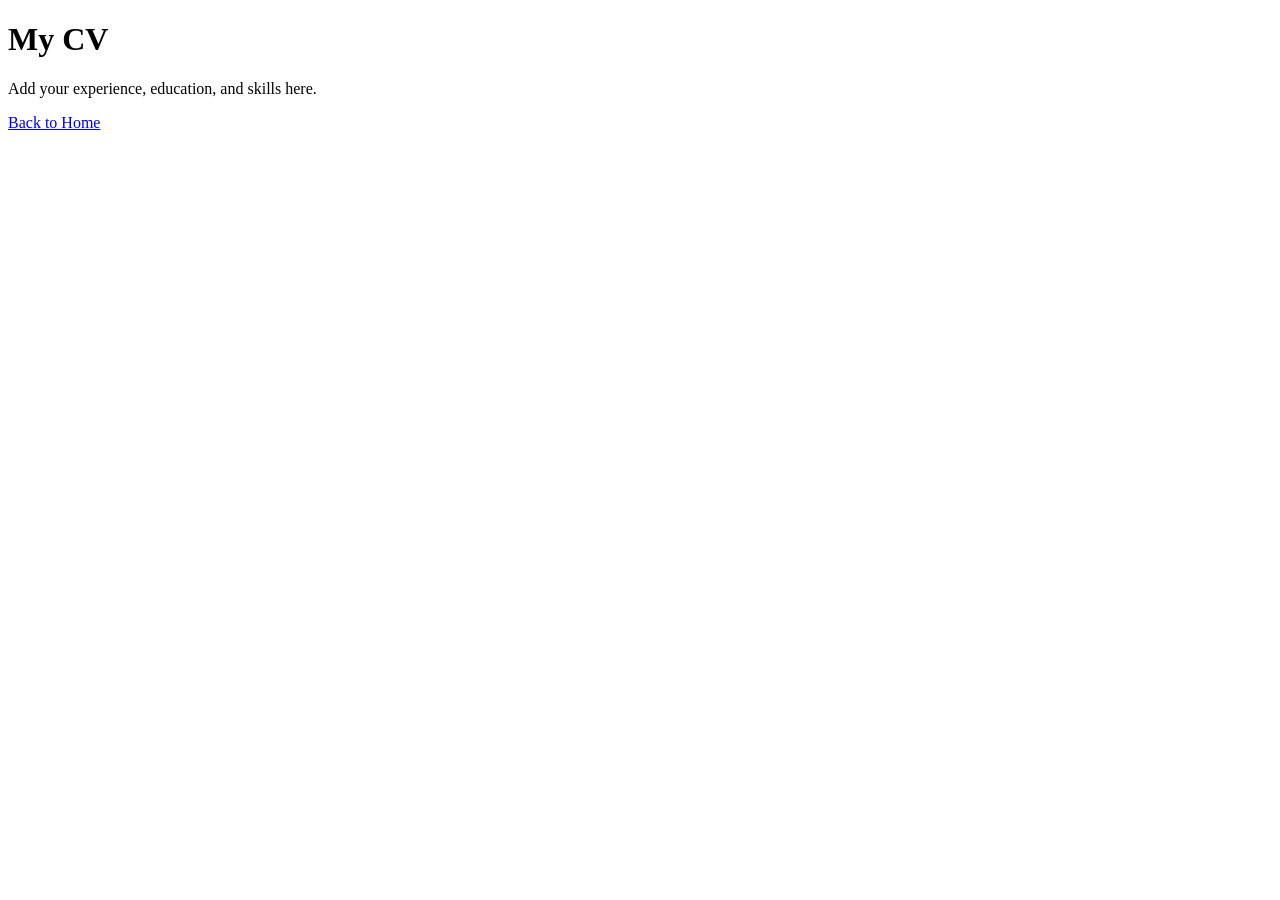
==== cv.html @ 8597d19f "Create cv.html" ====
<!DOCTYPE html>
<html>
<head>
    <title>CV</title>
</head>
<body>
    <h1>My CV</h1>
    <p>Add your experience, education, and skills here.</p>

    <a href="index.html">Back to Home</a>
</body>
</html>
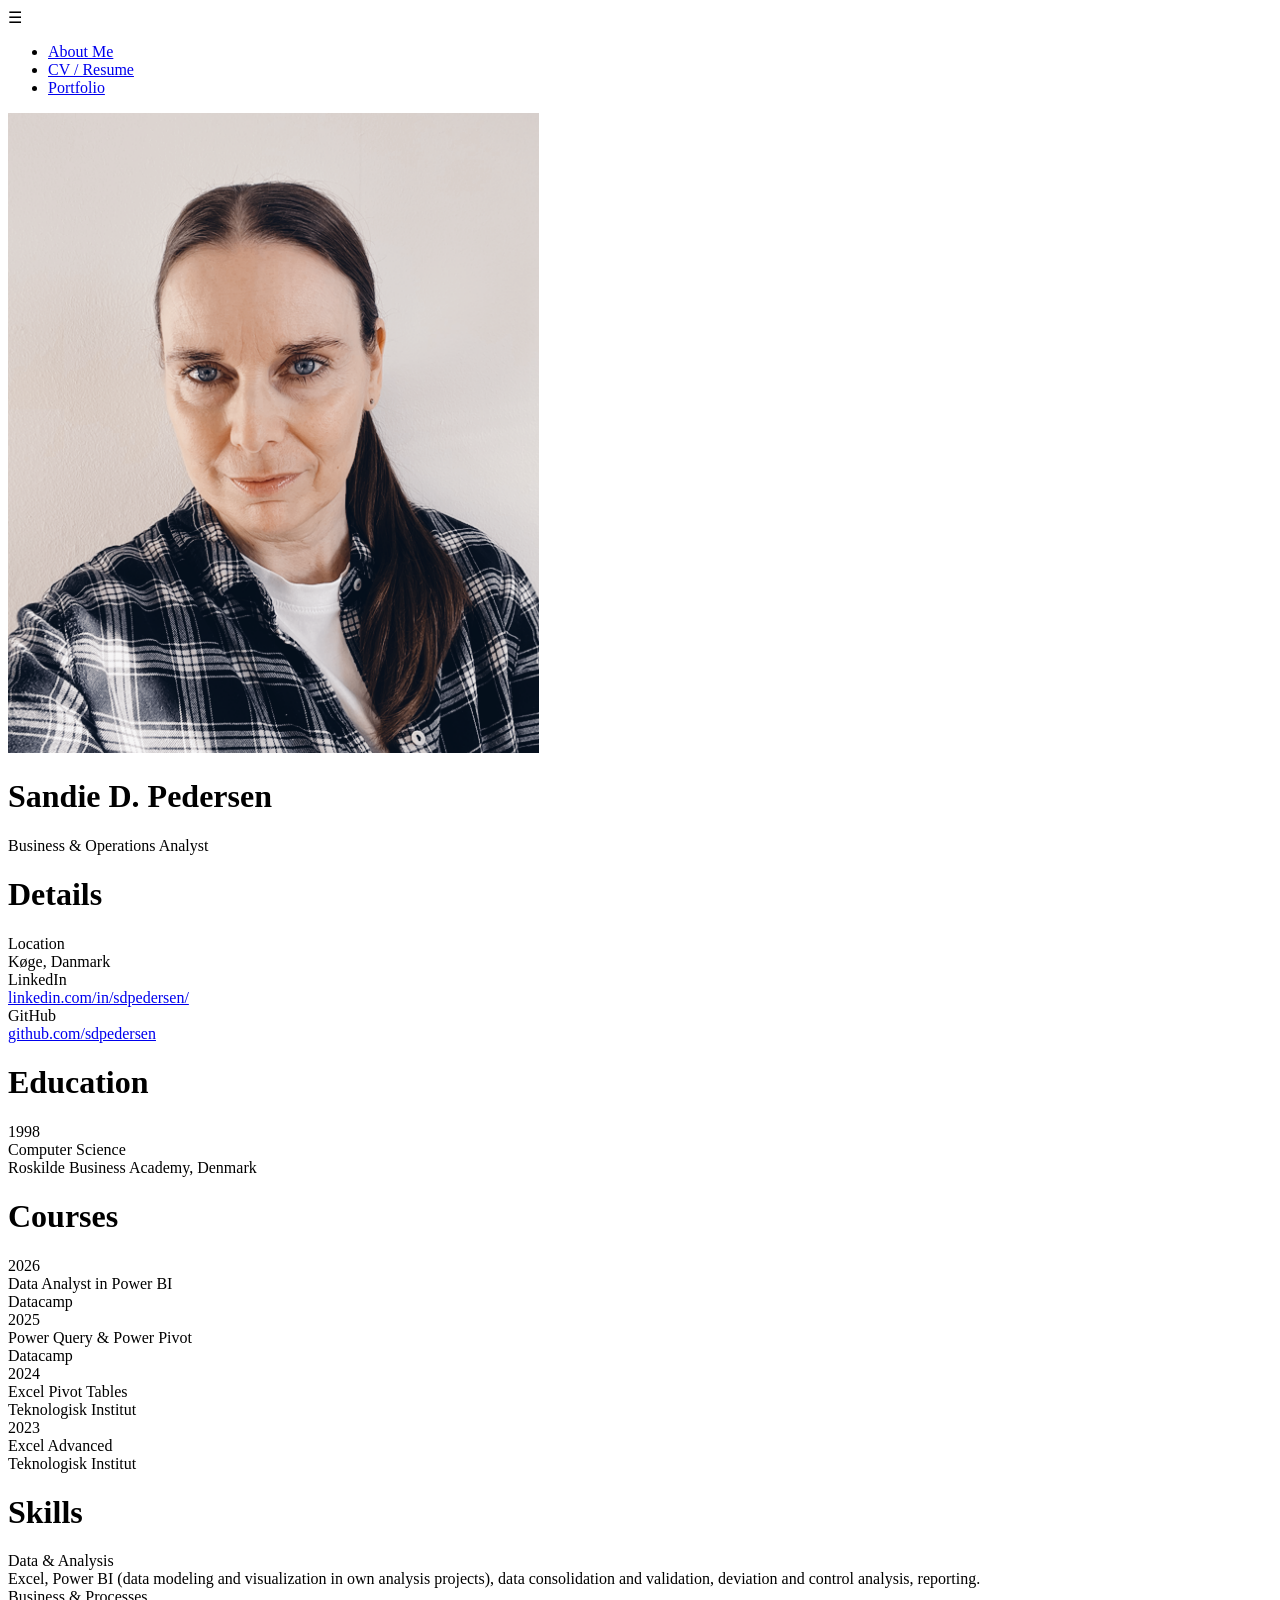
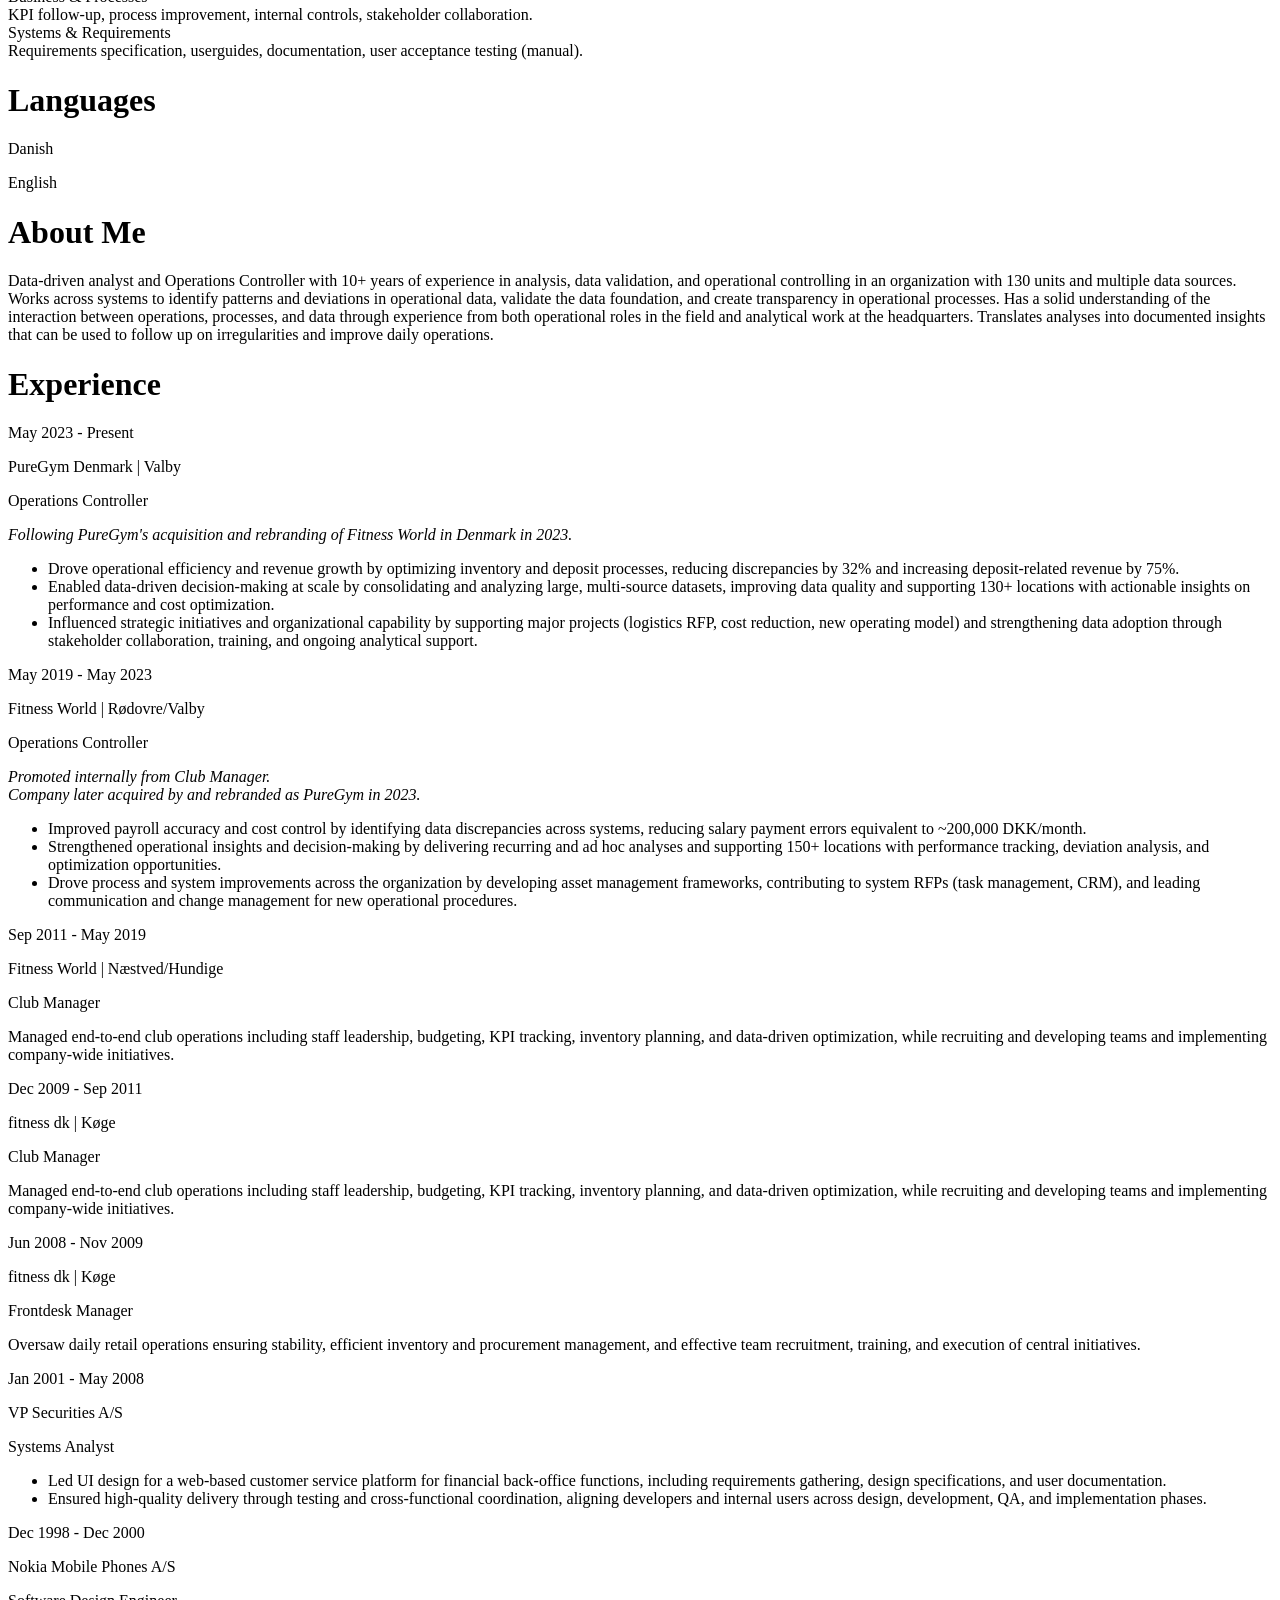
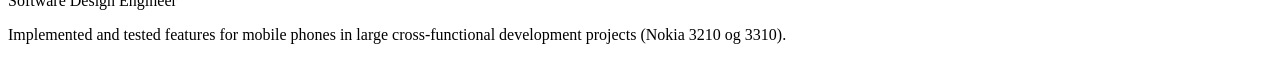
==== commit 42ef7666: "Update cv.html Updated structure" ====
--- a/cv.html
+++ b/cv.html
@@ -1,12 +1,193 @@
 <!DOCTYPE html>
-<html>
+<html lang="en">
 <head>
-    <title>CV</title>
+    <meta charset="UTF-8">
+    <meta name="viewport" content="width=device-width, initial-scale=1.0">
+    <title>CV/Resume</title>
+    <link rel="stylesheet" href="css/style.css">
 </head>
 <body>
-    <h1>My CV</h1>
-    <p>Add your experience, education, and skills here.</p>
+    <nav class="navbar">
+        <div class="nav-container">
+            <div class="menu-toggle" id="menu-toggle">
+                ☰
+            </div>
+            <ul class="nav-links" id="nav-links">
+                <li><a href="index.html">About Me</a></li>
+                <li><a href="cv.html" class="active">CV / Resume</a></li>
+                <li><a href="portfolio.html">Portfolio</a></li>
+            </ul>
+        </div>
+    </nav>
+    <div class="resume">
 
-    <a href="index.html">Back to Home</a>
+        <!-- left-side -->
+
+        <div class="left-side">
+            <div class="profile">
+                <div class="profile-img">
+                    <img src="/img/profile.png" alt="Profile Photo">
+                </div>
+                <h1 class="name">Sandie D. Pedersen</h1>
+                <p class="title">Business & Operations Analyst</p>
+            </div>
+            <div class="contact padding-top-bg">
+                <h1 class="heading-primary-white">Details</h1>
+                <div class="info-box padding-top-sm">
+                    <div class="info-title">Location</div>
+                    <div class="info">
+                        <a>Køge, Danmark</a>
+                    </div>
+                </div>
+                <div class="info-box padding-top-sm">
+                    <div class="info-title">LinkedIn</div>
+                    <div class="info">
+                        <a href="https://www.linkedin.com/in/sdpedersen/" target="_blank">linkedin.com/in/sdpedersen/</a>
+                    </div>
+                </div>
+                <div class="info-box padding-top-sm">
+                    <div class="info-title">GitHub</div>
+                    <div class="info"><a href="https://github.com/sdpedersen" target="_blank">github.com/sdpedersen</a></div>
+                </div>
+            </div>
+            <div class="education padding-top-bg">
+                <h1 class="heading-primary-white">Education</h1>
+                <div class="info-box padding-top-sm">
+                    <div class="info">1998</div>
+                    <div class="info-title">Computer Science</div>
+                    <div class="info">Roskilde Business Academy, Denmark</div>
+                </div>
+            </div>
+			<div class="education padding-top-bg">
+                <h1 class="heading-primary-white">Courses</h1>
+                <div class="info-box padding-top-sm">
+                    <div class="info">2026</div>
+                    <div class="info-title">Data Analyst in Power BI</div>
+                    <div class="info">Datacamp</div>
+                </div>
+				<div class="info-box padding-top-sm">
+                    <div class="info">2025</div>
+                    <div class="info-title">Power Query & Power Pivot</div>
+                    <div class="info">Datacamp</div>
+                </div>
+				<div class="info-box padding-top-sm">
+                    <div class="info">2024</div>
+                    <div class="info-title">Excel Pivot Tables</div>
+                    <div class="info">Teknologisk Institut</div>
+                </div>
+				<div class="info-box padding-top-sm">
+                    <div class="info">2023</div>
+                    <div class="info-title">Excel Advanced</div>
+                    <div class="info">Teknologisk Institut</div>
+                </div>
+            </div>
+            <div class="expertise padding-top-bg">
+                <h1 class="heading-primary-white">Skills</h1>
+                <div class="info-box padding-top-sm">
+                    <div class="info-title">Data & Analysis</div>
+                    <div class="info">Excel, Power BI (data modeling and visualization in own analysis projects), data consolidation and validation, deviation and control analysis, reporting.</div>
+                </div>
+                <div class="info-box padding-top-sm">
+                    <div class="info-title">Business & Processes</div>
+                    <div class="info">KPI follow-up, process improvement, internal controls, stakeholder collaboration.</div>
+                </div>
+                <div class="info-box padding-top-sm">
+                    <div class="info-title">Systems & Requirements</div>
+                    <div class="info">Requirements specification, userguides, documentation, user acceptance testing (manual).</div>
+                </div>
+            </div>
+            <div class="language padding-top-bg">
+                <h1 class="heading-primary-white">Languages</h1>
+                <div class="info-box padding-top-sm">
+                    <div class="lang-box">
+                        <p class="info-title">Danish</p>
+                        <span class="percent"><div style="width: 100%;"></div></span>
+                    </div>
+                    <div class="lang-box">
+                        <p class="info-title">English</p>
+                        <span class="percent"><div style="width: 95%;"></div></span>
+                    </div>
+                </div>
+            </div>
+        </div>
+
+        <!-- Right-side -->
+
+        <div class="right-side">
+            <div class="about-me padding-top-bg">
+                <h1 class="heading-primary-black">About Me</h1>
+                <p class="description">
+                    Data-driven analyst and Operations Controller with 10+ years of experience in analysis, data validation, and operational controlling in an organization with 130 units and multiple data sources. Works across systems to identify patterns and deviations in operational data, validate the data foundation, and create transparency in operational processes. Has a solid understanding of the interaction between operations, processes, and data through experience from both operational roles in the field and analytical work at the headquarters. Translates analyses into documented insights that can be used to follow up on irregularities and improve daily operations.
+                </p>
+            </div>
+            <div class="experience padding-top-bg">
+                <h1 class="heading-primary-black">Experience</h1>
+                <div class="xp-box padding-top-sm">
+                    <p class="xp-year">May 2023 - Present</p>
+                    <p class="xp-company">PureGym Denmark | Valby</p>
+                    <p class="xp-position">Operations Controller</p>
+                    <p class="description"><i>Following PureGym's acquisition and rebranding of Fitness World in Denmark in 2023.</i></p>
+	                <ul class="description">
+                        <li>Drove operational efficiency and revenue growth by optimizing inventory and deposit processes, reducing discrepancies by 32% and increasing deposit-related revenue by 75%.</li>
+	                    <li>Enabled data-driven decision-making at scale by consolidating and analyzing large, multi-source datasets, improving data quality and supporting 130+ locations with actionable insights on performance and cost optimization.</li>
+	                    <li>Influenced strategic initiatives and organizational capability by supporting major projects (logistics RFP, cost reduction, new operating model) and strengthening data adoption through stakeholder collaboration, training, and ongoing analytical support.</li>
+                    </ul>
+                </div>
+                <div class="xp-box padding-top-sm">
+                    <p class="xp-year">May 2019 - May 2023</p>
+                    <p class="xp-company">Fitness World | Rødovre/Valby</p>
+                    <p class="xp-position">Operations Controller</p>
+                    <p class="description"><i>Promoted internally from Club Manager.<br>Company later acquired by and rebranded as PureGym in 2023.</i></p>
+                    <ul class="description">
+                        <li>Improved payroll accuracy and cost control by identifying data discrepancies across systems, reducing salary payment errors equivalent to ~200,000 DKK/month.</li>
+	                    <li>Strengthened operational insights and decision-making by delivering recurring and ad hoc analyses and supporting 150+ locations with performance tracking, deviation analysis, and optimization opportunities.</li>
+	                    <li>Drove process and system improvements across the organization by developing asset management frameworks, contributing to system RFPs (task management, CRM), and leading communication and change management for new operational procedures.</li>
+                    </ul>
+                </div>
+                <div class="xp-box padding-top-sm">
+                    <p class="xp-year">Sep 2011 - May 2019</p>
+                    <p class="xp-company">Fitness World | Næstved/Hundige</p>
+                    <p class="xp-position">Club Manager</p>
+                    <p class="description">Managed end-to-end club operations including staff leadership, budgeting, KPI tracking, inventory planning, and data-driven optimization, while recruiting and developing teams and implementing company-wide initiatives.</p>
+                </div>
+                <div class="xp-box padding-top-sm">
+                    <p class="xp-year">Dec 2009 - Sep 2011</p>
+                    <p class="xp-company">fitness dk | Køge</p>
+                    <p class="xp-position">Club Manager</p>
+                    <p class="description">Managed end-to-end club operations including staff leadership, budgeting, KPI tracking, inventory planning, and data-driven optimization, while recruiting and developing teams and implementing company-wide initiatives.</p>
+                </div>
+				<div class="xp-box padding-top-sm">
+                    <p class="xp-year">Jun 2008 - Nov 2009</p>
+                    <p class="xp-company">fitness dk | Køge</p>
+                    <p class="xp-position">Frontdesk Manager</p>
+                    <p class="description">Oversaw daily retail operations ensuring stability, efficient inventory and procurement management, and effective team recruitment, training, and execution of central initiatives.</p>
+                </div>
+				<div class="xp-box padding-top-sm">
+                    <p class="xp-year">Jan 2001 - May 2008</p>
+                    <p class="xp-company">VP Securities A/S</p>
+                    <p class="xp-position">Systems Analyst</p>
+                    <ul class="description">
+                        <li>Led UI design for a web-based customer service platform for financial back-office functions, including requirements gathering, design specifications, and user documentation.</li>
+                        <li>Ensured high-quality delivery through testing and cross-functional coordination, aligning developers and internal users across design, development, QA, and implementation phases.</li>
+                    </ul>
+                </div>
+				<div class="xp-box padding-top-sm">
+                    <p class="xp-year">Dec 1998 - Dec 2000</p>
+                    <p class="xp-company">Nokia Mobile Phones A/S</p>
+                    <p class="xp-position">Software Design Engineer</p>
+                    <p class="description">Implemented and tested features for mobile phones in large cross-functional development projects (Nokia 3210 og 3310).</p>
+                </div>
+            </div>
+          
+        </div>
+    </div>
+    <script>
+        const toggle = document.getElementById('menu-toggle');
+        const nav = document.getElementById('nav-links');
+
+        toggle.addEventListener('click', () => {
+            nav.classList.toggle('active');
+        });
+    </script>
 </body>
 </html>
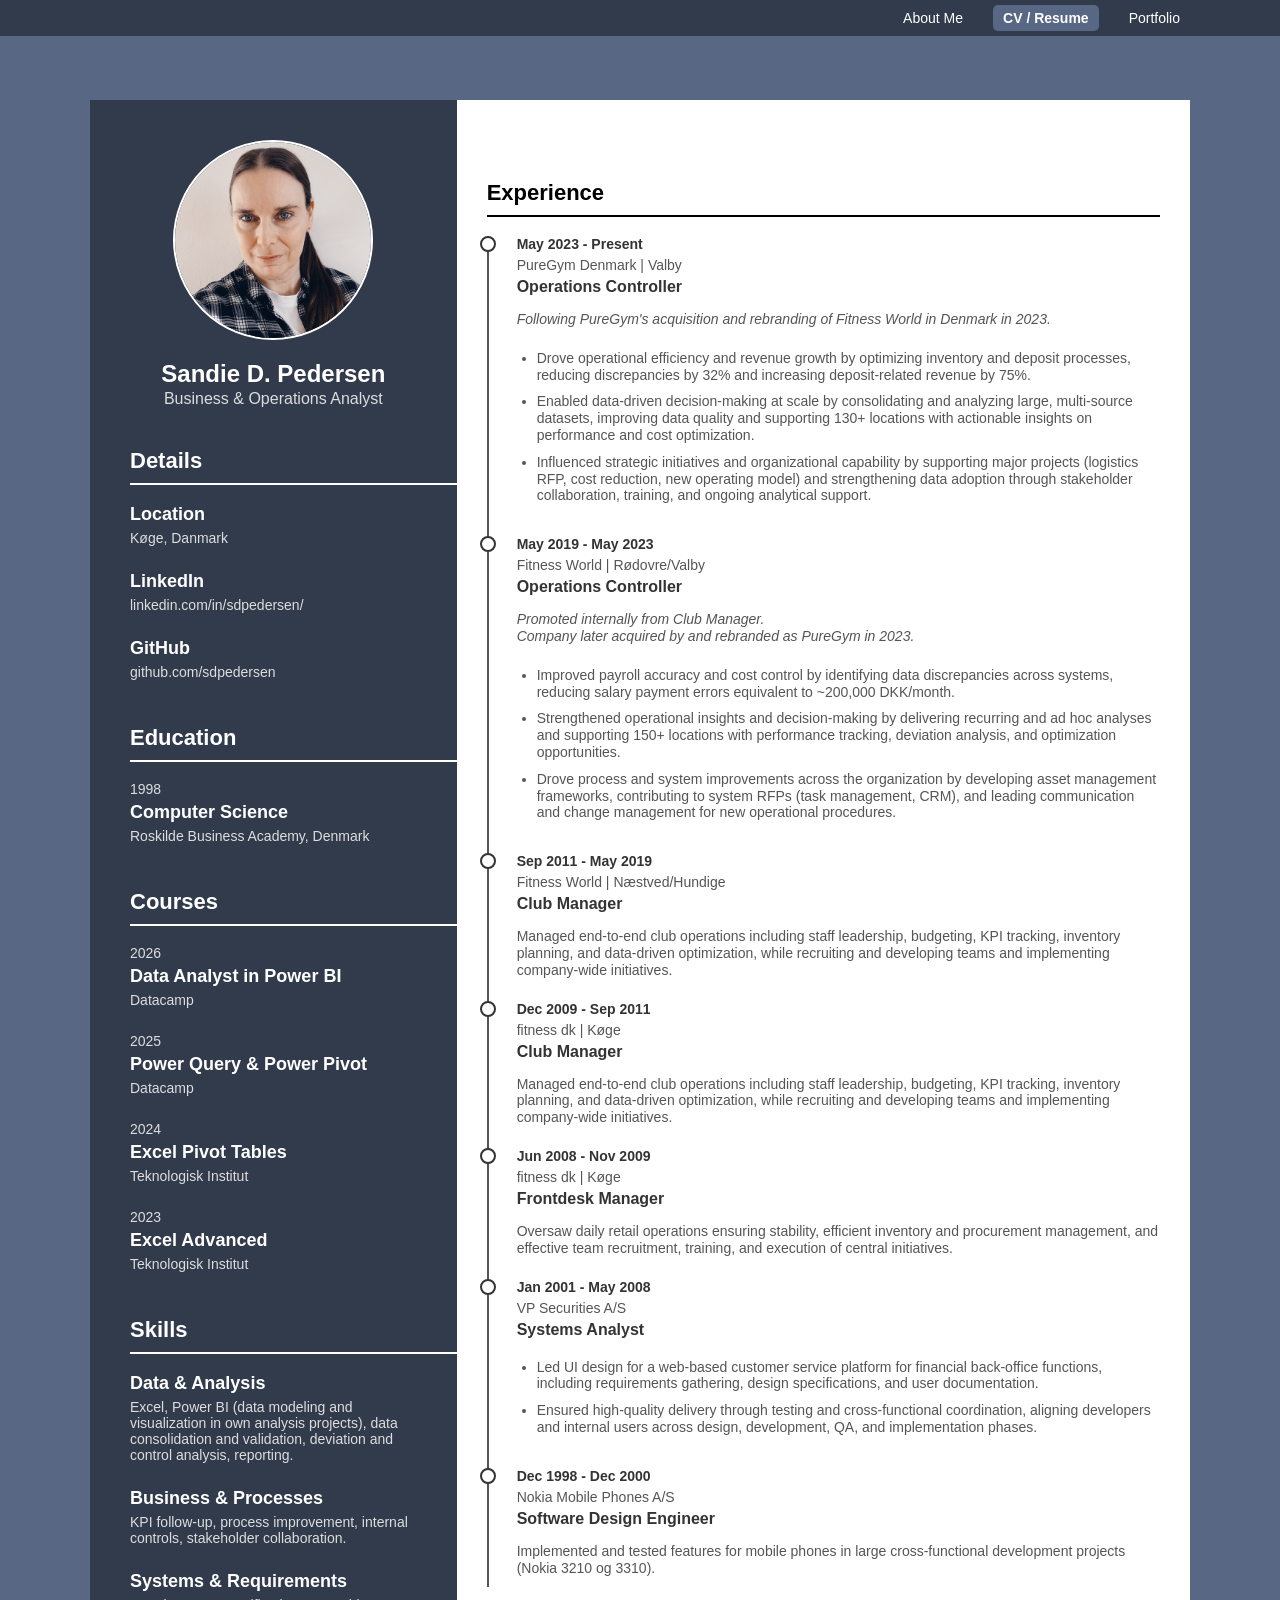
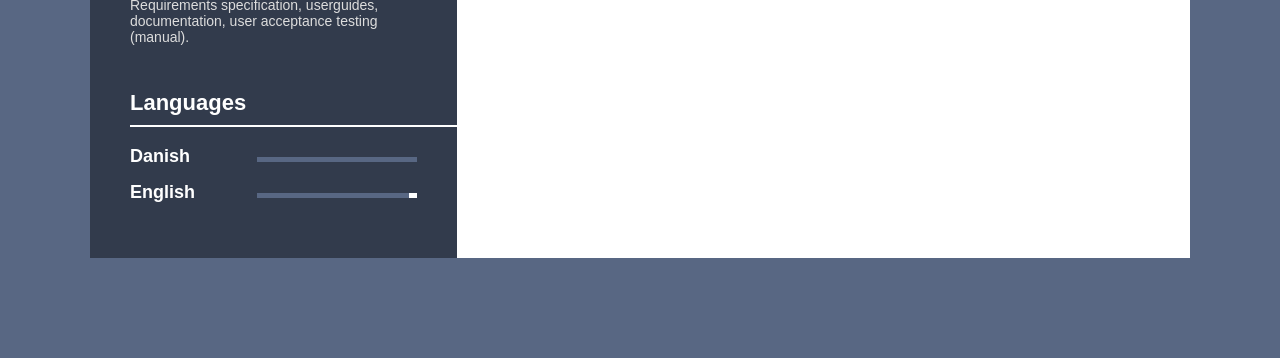
==== commit aa307b6e: "Update cv.html" ====
--- a/cv.html
+++ b/cv.html
@@ -114,12 +114,6 @@
         <!-- Right-side -->
 
         <div class="right-side">
-            <div class="about-me padding-top-bg">
-                <h1 class="heading-primary-black">About Me</h1>
-                <p class="description">
-                    Data-driven analyst and Operations Controller with 10+ years of experience in analysis, data validation, and operational controlling in an organization with 130 units and multiple data sources. Works across systems to identify patterns and deviations in operational data, validate the data foundation, and create transparency in operational processes. Has a solid understanding of the interaction between operations, processes, and data through experience from both operational roles in the field and analytical work at the headquarters. Translates analyses into documented insights that can be used to follow up on irregularities and improve daily operations.
-                </p>
-            </div>
             <div class="experience padding-top-bg">
                 <h1 class="heading-primary-black">Experience</h1>
                 <div class="xp-box padding-top-sm">
@@ -177,8 +171,7 @@
                     <p class="xp-position">Software Design Engineer</p>
                     <p class="description">Implemented and tested features for mobile phones in large cross-functional development projects (Nokia 3210 og 3310).</p>
                 </div>
-            </div>
-          
+            </div>          
         </div>
     </div>
     <script>
--- a/css/style.css
+++ b/css/style.css
@@ -0,0 +1,481 @@
+/* Nav bar */
+
+.navbar {
+    width: 100%;
+    background-color: #323b4c;
+    padding: 1rem 2rem;
+    position: fixed;
+    top: 0;
+    left: 0;
+    z-index: 1000;
+}
+
+.nav-container {
+    display: flex;
+    justify-content: flex-end;
+    align-items: center;
+    max-width: 1100px;
+    margin: auto;
+}
+
+.nav-links {
+    list-style: none;
+    display: flex;
+    gap: 2rem;
+}
+
+.nav-links a {
+    color: #fff;
+    text-decoration: none;
+    font-size: 1.4rem;
+    padding: 0.5rem 1rem;
+    border-radius: 5px;
+    transition: background-color 0.4s ease;
+}
+
+.nav-links a:hover {
+    background-color: #4a5a75;
+    /*padding: 0.5rem 1rem;
+    border-radius: 5px;*/
+}
+
+.nav-links a.active {
+    background-color: #586783;
+    /*padding: 0.5rem 1rem;
+    border-radius: 5px;*/
+    font-weight: bold;
+}
+
+.nav-links a:active {
+    opacity: 0.7;
+}
+
+.menu-toggle {
+    display: none;
+    font-size: 2rem;
+    color: #fff;
+    cursor: pointer;
+}
+
+/* Mobile */
+
+@media (max-width: 768px) {
+    .nav-links {
+        display: none;
+        flex-direction: column;
+        background-color: #3e4a5f;
+        position: absolute;
+        top: 100%;
+        right: 0;
+        width: 200px;
+        padding: 1rem;        
+    }
+
+    .nav-links.active {
+        display: flex;
+    }
+
+    .menu-toggle {
+        display: block;
+    }
+}
+
+/* Basic Construction */
+
+* {
+    margin: 0;
+    padding: 0;
+    box-sizing: border-box;
+}
+
+html {
+    font-size: 62.5%;
+}
+
+body {
+    /*display: flex;
+    justify-content: center;
+    align-items: center;*/
+    font-family: 'Segoe UI', sans-serif;
+    background-color: #586783;
+    margin-top: 70px;
+}
+
+.resume {
+    /*margin: 10rem;*/
+    margin: 10rem auto;
+    display: grid;
+    grid-template-columns: 1fr 2fr;
+    max-width: 1100px;
+}
+
+.resume .left-side {
+    padding: 4rem;
+    background-color: #323b4c;
+    overflow: hidden;
+}
+
+.resume .left-side ::selection {
+    color: #000;
+    background-color: #fff;
+}
+
+.resume .right-side {
+    padding: 4rem 3rem;
+    background-color: #fff;
+    overflow: hidden;
+}
+
+.resume .right-side ::selection {
+    color: #fff;
+    background-color: #323b4c;
+}
+
+/* Reusable Component */
+
+.padding-top-bg {
+    padding-top: 4rem !important;
+}
+
+.padding-top-sm {
+    padding-top: 2rem !important;
+}
+
+.heading-primary-white,
+.heading-primary-black {
+    font-size: 2.2rem;
+    font-weight: bold;
+    letter-spacing: 0px;
+    margin-bottom: 1rem;
+    position: relative;
+}
+
+.heading-primary-white {color: #fff;}
+.heading-primary-black {color: #000;}
+
+.heading-primary-white::after,
+.heading-primary-black::after {
+    content: '';
+    height: 2px;
+    position: absolute;
+    left: 0;
+    top: 3.5rem;
+}
+
+.heading-primary-white::after {background-color: #fff; width: 120%;}
+.heading-primary-black::after {background-color: #000; width: 100%;}
+
+.info-box .info-title {
+    color: #fff;
+    font-size: 1.8rem;
+    font-weight: bold;
+    margin-bottom: 5px;
+}
+
+.info-box .info,
+.info-box .info a {
+    color: #ddd;
+    font-size: 1.4rem;
+    text-decoration: none;
+    margin-bottom: 5px;
+}
+
+.description {
+    font-size: 1.4rem;
+    color: #555;
+    padding: 1.5rem 0 0.2rem;
+    text-align: left;
+    line-height: 1.2;
+}
+
+/* Profile */
+
+.profile {
+    display: flex;
+    flex-direction: column;
+    align-items: center;
+}
+
+.profile .name {
+    font-size: 2.4rem;
+    color: #fff;
+    margin-bottom: 2px;
+}
+
+.profile .title {
+    font-size: 1.6rem;
+    color: #ddd;
+    letter-spacing: 0px;
+}
+
+.profile .profile-img {
+    background-color: #fff;
+    width: 20rem;
+    height: 20rem;
+    border-radius: 50%;
+    overflow: hidden;
+    display: flex;
+    justify-content: center;
+    align-items: center;
+    border: 2px solid #fff;
+    margin: 0 auto;
+    margin-bottom: 2rem;
+}
+
+.resume .left-side .profile-img img {
+    width: 100%;
+}
+
+/* Expertise */
+
+.skill {
+    display: flex;
+    align-items: center;
+    gap: 2rem;
+}
+
+.skill span {
+    display: block;
+    height: 3px;
+    width: 3px;
+    border-radius: 50%;
+    background-color: #fff;
+}
+
+.skill .skill-name {
+    color: #fff;
+    font-size: 1.6rem;
+}
+
+/* Language */
+
+.lang-box {
+    display: flex;
+    justify-content: space-between;
+    align-items: center;
+    gap: 2rem;
+    padding-bottom: 1rem;
+}
+
+.lang-box p {
+    width: 40%;
+}
+
+.lang-box .percent {
+    position: relative;
+    display: block;
+    height: 5px;
+    width: 60%;
+    background-color: #fff;
+}
+
+.lang-box .percent div {
+    position: absolute;
+    background-color: #586783;
+    height: 5px;
+}
+
+/* Experience */
+
+.xp-box {
+    position: relative;
+    padding-left: 3rem;
+}
+
+.xp-box::before {
+    content: '';
+    position: absolute;
+    top: 2rem;
+    left: 0;
+    background-color: #555;
+    height: 100%;
+    width: 2px;
+}
+
+.xp-box:last-child:before {
+    height: 91%;
+}
+
+.xp-box::after {
+    content: '';
+    position: absolute;
+    top: 2rem;
+    left: -7px;
+    background-color: #fff;
+    height: 1.2rem;
+    width: 1.2rem;
+    border-radius: 50%;
+    border: 2px solid #333;
+}
+
+.xp-box .xp-year {
+    color: #333;
+    font-size: 1.4rem;
+    font-weight: bold;
+    margin-bottom: 5px;
+    letter-spacing: 0px;
+}
+
+.xp-box .xp-company {
+    color: #555;
+    font-size: 1.4rem;
+    margin-bottom: 5px;
+}
+
+.xp-box .xp-position {
+    color: #333;
+    font-size: 1.6rem;
+    font-weight: bold;
+}
+
+.xp-box .padding-fix {
+    padding-bottom: 0;
+}
+
+.xp-box ul {
+    list-style-position: outside;
+    padding-left: 2rem;
+    margin-top: 0.5rem;
+    
+}
+
+.xp-box li {
+    text-indent: 0;
+    margin-bottom: 10px;
+}
+
+/* Portfolio */
+
+.pf-box {
+    position: relative;
+    padding-left: 0rem;
+}
+
+.pf-box .pf-category {
+    color: #333;
+    font-size: 1.4rem;
+    font-weight: bold;
+    margin-bottom: 5px;
+    letter-spacing: 0px;
+}
+
+.pf-box .pf-year {
+    color: #555;
+    font-size: 1.4rem;
+    margin-bottom: 5px;
+}
+
+.pf-box .pf-title {
+    color: #333;
+    font-size: 1.6rem;
+    font-weight: bold;
+}
+
+.pf-title a {
+    color: #586783;
+    text-decoration: none;
+}
+
+.pf-title a:hover {
+    color: #323b4c;
+}
+
+/* Project */
+
+.heading-secondary-black {
+    font-size: 1.8rem;
+    font-weight: bold;
+    letter-spacing: 0px;
+    /*margin-bottom: 1rem;*/
+    position: relative;
+    padding: 1.5rem 0 0.2rem;
+    color: #000;
+}
+
+/*.heading-secondary-black::after {
+    content: '';
+    height: 2px;
+    position: absolute;
+    left: 0;
+    top: 3.5rem;
+}*/
+
+.heading-secondary-black::after {background-color: #000; width: 100%;}
+
+.project {
+    padding-top: 15px;
+}
+
+.project ul {
+    list-style-position: outside;
+    padding-left: 2rem;
+    margin-top: 0.5rem;
+    
+}
+
+.project li {
+    text-indent: 0;
+    margin-bottom: 4px;
+}
+
+.project a {
+    color: #586783;
+    font-size: 1.4rem;
+    font-weight: bold;
+    text-decoration: none;
+}
+
+.project a:hover {
+    color: #323b4c;
+}
+
+/* Reference */
+
+.refer-box {
+    display: flex;
+    gap: 6rem;
+}
+
+.refer .refer-name {
+    font-size: 2rem;
+    margin-bottom: 3px;
+}
+
+.refer .job-position {
+    color: #555;
+    font-size: 1.6rem;
+    margin-bottom: 8px;
+}
+
+.refer .contact {
+    font-size: 1.4rem;
+    color: #555;
+    display: flex;
+    justify-content: space-between;
+    align-items: center;
+}
+
+.refer .contact span {
+    display: block;
+    width: 25%;
+    color: #000;
+    font-weight: bold;
+}
+
+.refer .contact p {
+    width: 75%;
+}
+
+/* Responsive */
+
+@media screen and (max-width: 1000px) {
+    .resume {
+        grid-template-columns: repeat(1, 1fr);
+        }
+    }
+
+@media screen and (max-width: 700px) {
+    .refer-box {display: block;}
+    .refer:first-child {margin-bottom: 3rem;}
+    .resume {margin: 0;}
+}   
